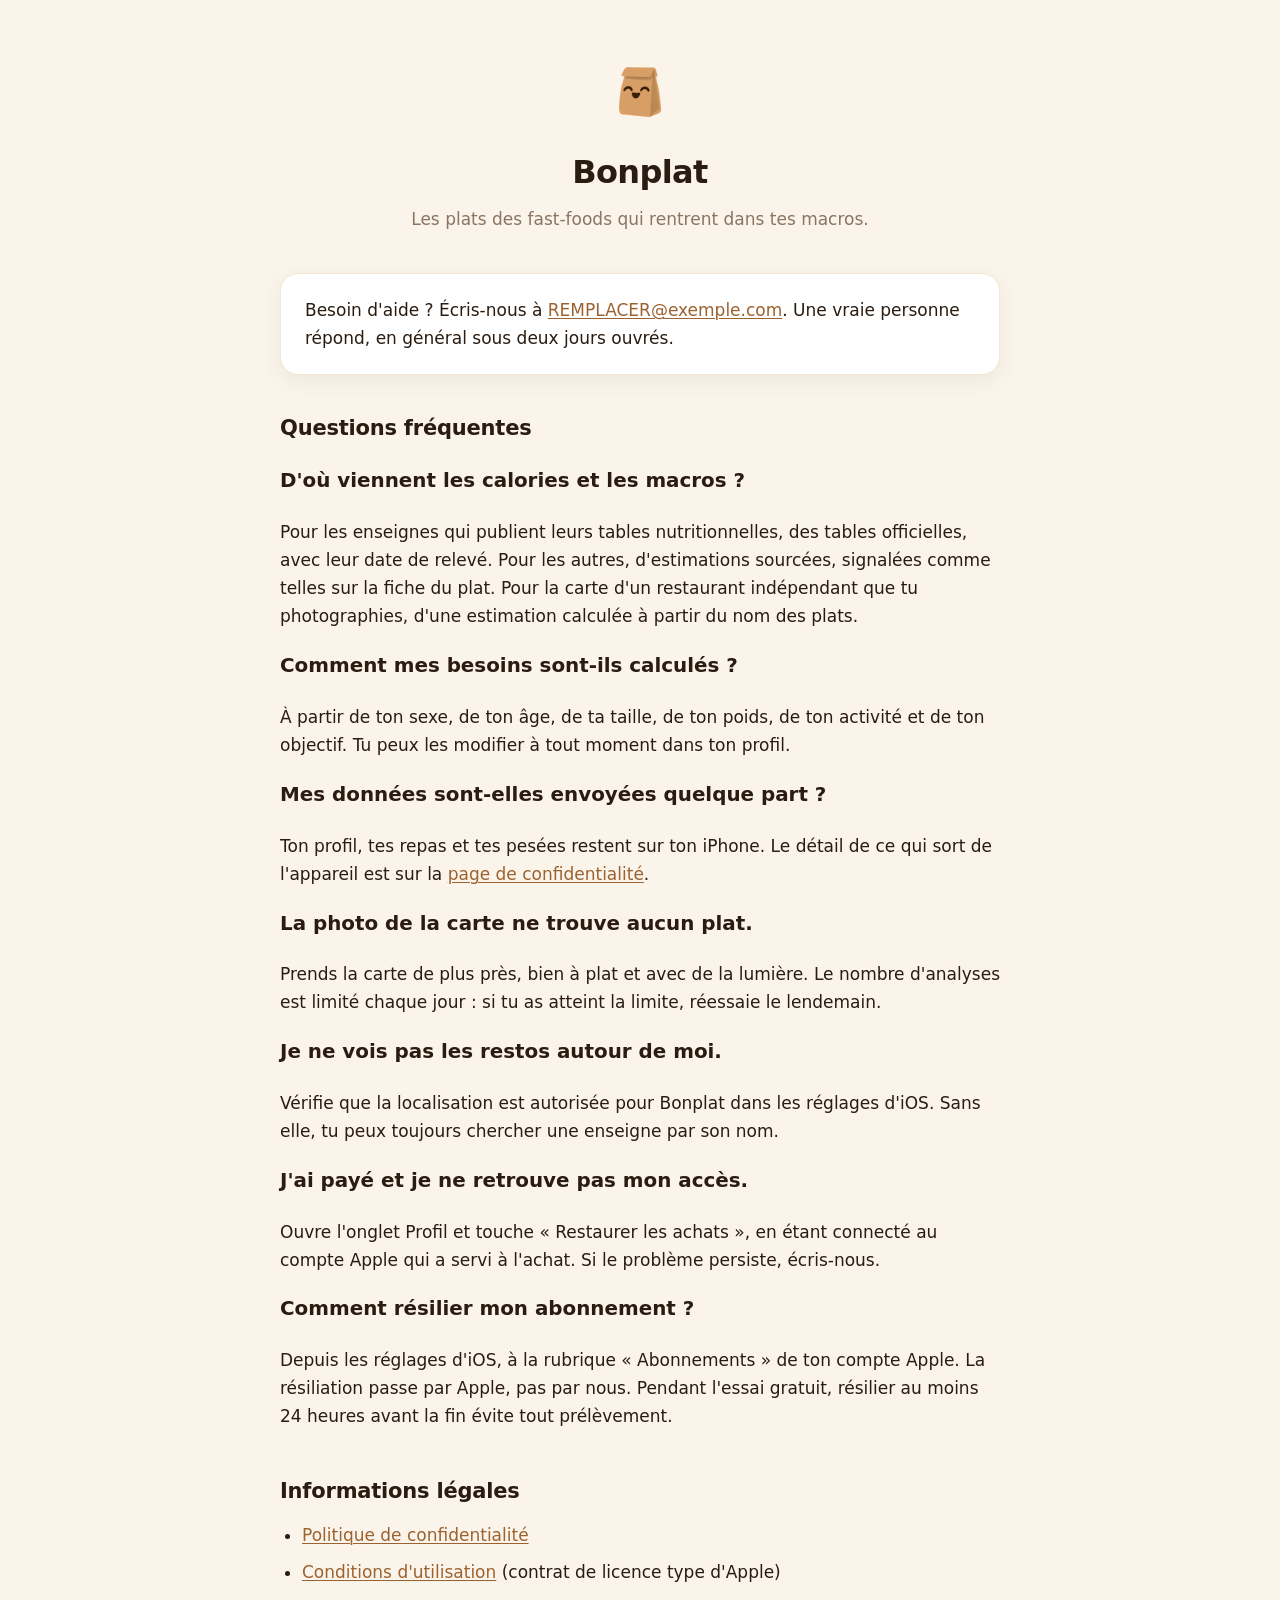
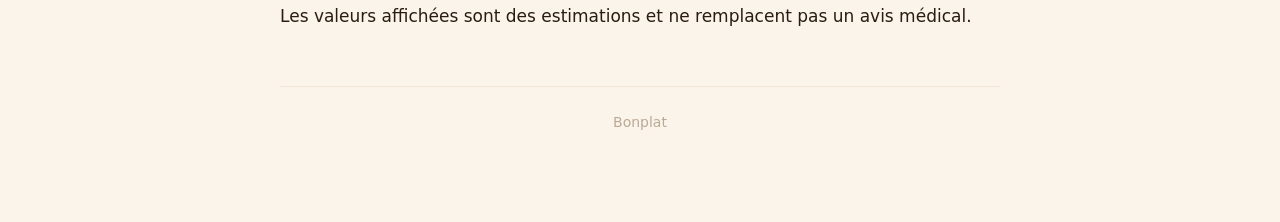
==== index.html @ 2870eb88 "Pages légales et support de Bonplat" ====
<!doctype html>
<html lang="fr">
<head>
<meta charset="utf-8">
<meta name="viewport" content="width=device-width, initial-scale=1">
<title>Bonplat · Aide et support</title>
<meta name="description" content="Aide et support de Bonplat, l'application qui trouve les plats des fast-foods qui rentrent dans tes macros.">
<link rel="stylesheet" href="style.css">
</head>
<body>
<div class="wrap">

<header>
  <img class="icone" src="icone.png" alt="">
  <h1>Bonplat</h1>
  <p>Les plats des fast-foods qui rentrent dans tes macros.</p>
</header>

<div class="lede">
  <p>Besoin d'aide ? Écris-nous à
  <a href="mailto:REMPLACER@exemple.com">REMPLACER@exemple.com</a>.
  Une vraie personne répond, en général sous deux jours ouvrés.</p>
</div>

<h2>Questions fréquentes</h2>

<h3>D'où viennent les calories et les macros ?</h3>
<p>Pour les enseignes qui publient leurs tables nutritionnelles, des tables
officielles, avec leur date de relevé. Pour les autres, d'estimations sourcées,
signalées comme telles sur la fiche du plat. Pour la carte d'un restaurant
indépendant que tu photographies, d'une estimation calculée à partir du nom des
plats.</p>

<h3>Comment mes besoins sont-ils calculés ?</h3>
<p>À partir de ton sexe, de ton âge, de ta taille, de ton poids, de ton activité et
de ton objectif. Tu peux les modifier à tout moment dans ton profil.</p>

<h3>Mes données sont-elles envoyées quelque part ?</h3>
<p>Ton profil, tes repas et tes pesées restent sur ton iPhone. Le détail de ce qui
sort de l'appareil est sur la <a href="confidentialite.html">page de
confidentialité</a>.</p>

<h3>La photo de la carte ne trouve aucun plat.</h3>
<p>Prends la carte de plus près, bien à plat et avec de la lumière. Le nombre
d'analyses est limité chaque jour : si tu as atteint la limite, réessaie le
lendemain.</p>

<h3>Je ne vois pas les restos autour de moi.</h3>
<p>Vérifie que la localisation est autorisée pour Bonplat dans les réglages d'iOS.
Sans elle, tu peux toujours chercher une enseigne par son nom.</p>

<h3>J'ai payé et je ne retrouve pas mon accès.</h3>
<p>Ouvre l'onglet Profil et touche « Restaurer les achats », en étant connecté au
compte Apple qui a servi à l'achat. Si le problème persiste, écris-nous.</p>

<h3>Comment résilier mon abonnement ?</h3>
<p>Depuis les réglages d'iOS, à la rubrique « Abonnements » de ton compte Apple. La
résiliation passe par Apple, pas par nous. Pendant l'essai gratuit, résilier au moins
24 heures avant la fin évite tout prélèvement.</p>

<h2>Informations légales</h2>
<ul>
  <li><a href="confidentialite.html">Politique de confidentialité</a></li>
  <li><a href="https://www.apple.com/legal/internet-services/itunes/dev/stdeula/">Conditions d'utilisation</a>
  (contrat de licence type d'Apple)</li>
</ul>
<p>Les valeurs affichées sont des estimations et ne remplacent pas un avis
médical.</p>

<footer>
  <p>Bonplat</p>
</footer>

</div>
</body>
</html>
---- style.css ----
/* Palette reprise de LutraShared/Theme/Theme.swift, pour que la page et l'app
   se ressemblent. Clair par défaut, sombre selon le réglage du visiteur. */

:root {
  --bg: #FBF4EA;
  --card: #FFFFFF;
  --ink: #2A1C10;
  --ink-soft: #8A7462;
  --ink-faint: #BCA995;
  --blue: #9C6230;
  --blue-soft: #F3E6D6;
  --separator: #F1E6D6;
  --shadow: rgba(42, 28, 16, 0.06);
}

@media (prefers-color-scheme: dark) {
  :root {
    --bg: #14100B;
    --card: #201911;
    --ink: #F7F1E8;
    --ink-soft: #AC9C8B;
    --ink-faint: #7C6D5F;
    --blue: #D69E65;
    --blue-soft: #2A2016;
    --separator: #2F2619;
    --shadow: rgba(0, 0, 0, 0.35);
  }
}

* { box-sizing: border-box; }

body {
  margin: 0;
  padding: 0 20px 72px;
  background: var(--bg);
  color: var(--ink);
  font-family: ui-rounded, "SF Pro Rounded", -apple-system, BlinkMacSystemFont,
               "Segoe UI", system-ui, sans-serif;
  font-size: 17px;
  line-height: 1.65;
  -webkit-text-size-adjust: 100%;
}

.wrap { max-width: 720px; margin: 0 auto; }

header {
  text-align: center;
  padding: 56px 0 8px;
}

header .icone { width: 72px; height: 72px; border-radius: 16px; display: block; margin: 0 auto; }

header h1 {
  font-size: 2rem;
  font-weight: 800;
  letter-spacing: -0.02em;
  margin: 18px 0 6px;
}

header p {
  color: var(--ink-soft);
  margin: 0;
  font-size: 1.0625rem;
}

.updated {
  display: inline-block;
  margin-top: 18px;
  padding: 5px 14px;
  border-radius: 999px;
  background: var(--blue-soft);
  color: var(--blue);
  font-size: 0.8125rem;
  font-weight: 600;
}

/* Sélecteur de langue, en haut à droite. Placé avant tout le reste : un
   relecteur anglophone ne doit pas avoir à deviner qu'une version existe. */
.langswitch {
  position: absolute;
  top: 18px;
  right: 20px;
  font-size: 0.8125rem;
  font-weight: 600;
}

.langswitch a {
  display: inline-block;
  padding: 6px 13px;
  border-radius: 999px;
  border: 1px solid var(--separator);
  background: var(--card);
  color: var(--ink-soft);
  text-decoration: none;
}

.langswitch a:hover { color: var(--blue); border-color: var(--blue); }

@media (max-width: 520px) {
  .langswitch { top: 12px; right: 14px; }
}

h2 {
  font-size: 1.3125rem;
  font-weight: 700;
  letter-spacing: -0.01em;
  margin: 44px 0 12px;
}

h2:first-of-type { margin-top: 36px; }

p { margin: 0 0 16px; }

ul { margin: 0 0 16px; padding-left: 22px; }
li { margin-bottom: 9px; }

strong { font-weight: 700; }

a { color: var(--blue); text-decoration-thickness: 1px; text-underline-offset: 2px; }

/* L'encadré d'ouverture : la réponse courte, avant les détails. */
.lede {
  background: var(--card);
  border: 1px solid var(--separator);
  border-radius: 18px;
  padding: 22px 24px;
  margin: 32px 0 8px;
  box-shadow: 0 6px 22px var(--shadow);
}

.lede p:last-child { margin-bottom: 0; }

.contact {
  background: var(--card);
  border: 1px solid var(--separator);
  border-radius: 18px;
  padding: 22px 24px;
  margin-top: 20px;
  box-shadow: 0 6px 22px var(--shadow);
}

footer {
  margin-top: 56px;
  padding-top: 24px;
  border-top: 1px solid var(--separator);
  color: var(--ink-faint);
  font-size: 0.875rem;
  text-align: center;
}

footer a { color: var(--ink-soft); }

@media (max-width: 520px) {
  body { font-size: 16px; padding-bottom: 56px; }
  header { padding-top: 40px; }
  header h1 { font-size: 1.625rem; }
  .lede, .contact { padding: 20px; border-radius: 16px; }
}
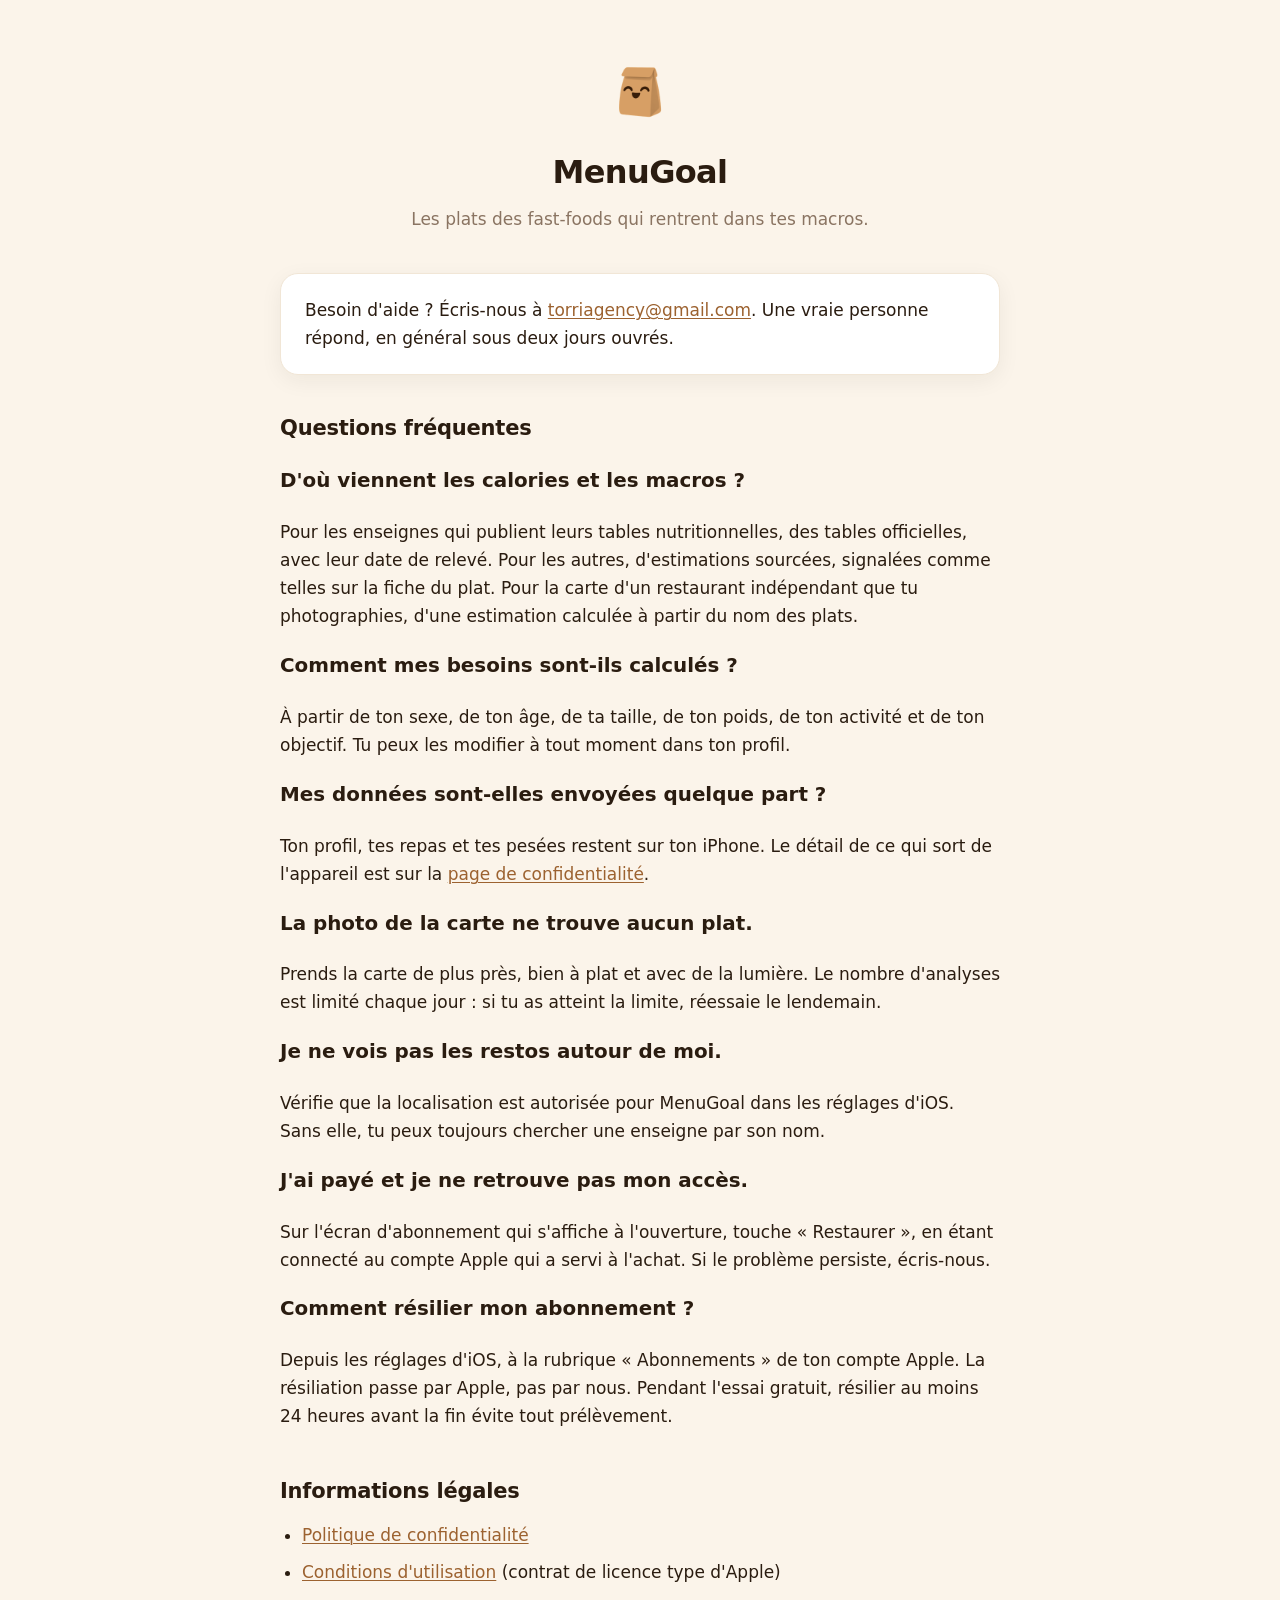
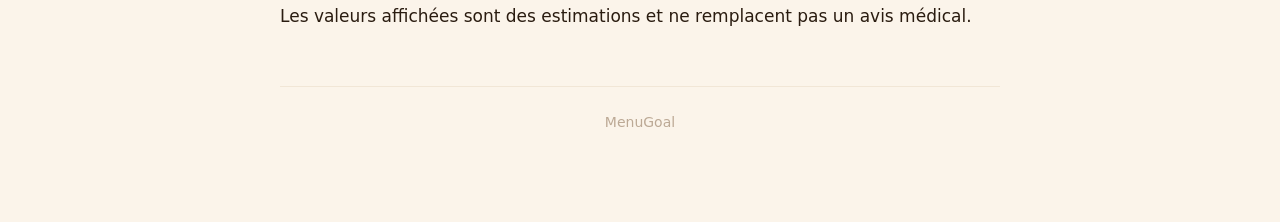
==== commit 98e1f1ea: "commit" ====
--- a/index.html
+++ b/index.html
@@ -3,8 +3,8 @@
 <head>
 <meta charset="utf-8">
 <meta name="viewport" content="width=device-width, initial-scale=1">
-<title>Bonplat · Aide et support</title>
-<meta name="description" content="Aide et support de Bonplat, l'application qui trouve les plats des fast-foods qui rentrent dans tes macros.">
+<title>MenuGoal · Aide et support</title>
+<meta name="description" content="Aide et support de MenuGoal, l'application qui trouve les plats des fast-foods qui rentrent dans tes macros.">
 <link rel="stylesheet" href="style.css">
 </head>
 <body>
@@ -12,13 +12,13 @@
 
 <header>
   <img class="icone" src="icone.png" alt="">
-  <h1>Bonplat</h1>
+  <h1>MenuGoal</h1>
   <p>Les plats des fast-foods qui rentrent dans tes macros.</p>
 </header>
 
 <div class="lede">
   <p>Besoin d'aide ? Écris-nous à
-  <a href="mailto:REMPLACER@exemple.com">REMPLACER@exemple.com</a>.
+  <a href="mailto:torriagency@gmail.com">torriagency@gmail.com</a>.
   Une vraie personne répond, en général sous deux jours ouvrés.</p>
 </div>
 
@@ -46,12 +46,13 @@
 lendemain.</p>
 
 <h3>Je ne vois pas les restos autour de moi.</h3>
-<p>Vérifie que la localisation est autorisée pour Bonplat dans les réglages d'iOS.
+<p>Vérifie que la localisation est autorisée pour MenuGoal dans les réglages d'iOS.
 Sans elle, tu peux toujours chercher une enseigne par son nom.</p>
 
 <h3>J'ai payé et je ne retrouve pas mon accès.</h3>
-<p>Ouvre l'onglet Profil et touche « Restaurer les achats », en étant connecté au
-compte Apple qui a servi à l'achat. Si le problème persiste, écris-nous.</p>
+<p>Sur l'écran d'abonnement qui s'affiche à l'ouverture, touche « Restaurer », en
+étant connecté au compte Apple qui a servi à l'achat. Si le problème persiste,
+écris-nous.</p>
 
 <h3>Comment résilier mon abonnement ?</h3>
 <p>Depuis les réglages d'iOS, à la rubrique « Abonnements » de ton compte Apple. La
@@ -68,7 +69,7 @@
 médical.</p>
 
 <footer>
-  <p>Bonplat</p>
+  <p>MenuGoal</p>
 </footer>
 
 </div>
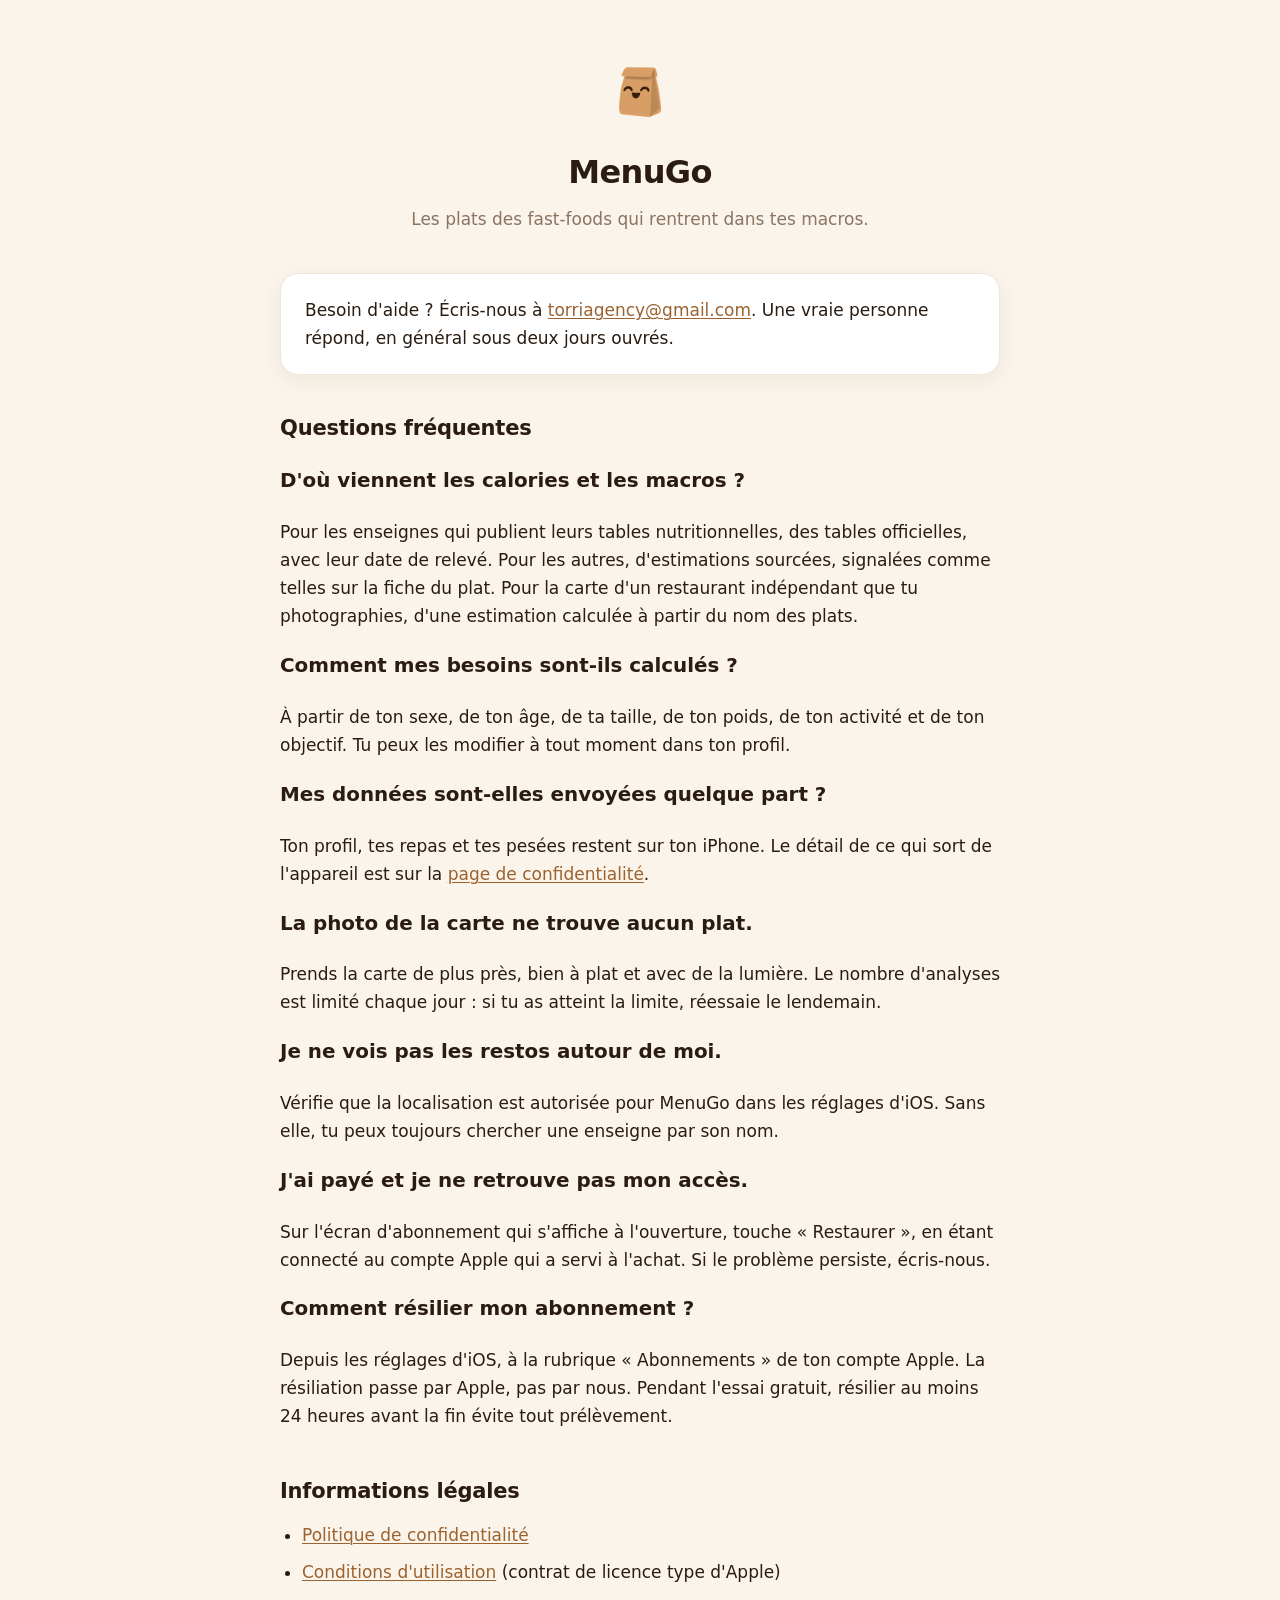
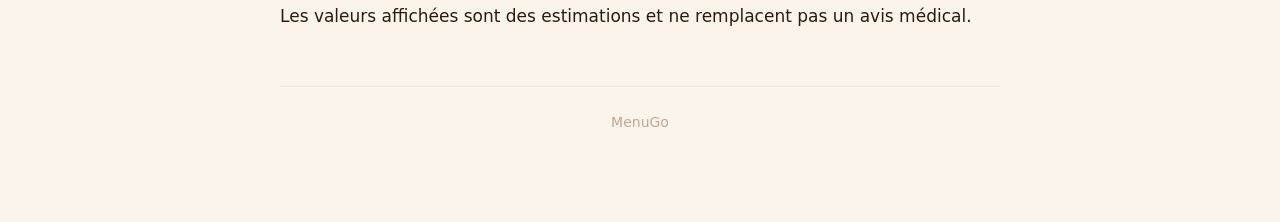
==== commit 03d5be33: "Pages légales : MenuGoal devient MenuGo Co-Authored-By: Claude Opus 5.5 <noreply@anthropic.com>" ====
--- a/index.html
+++ b/index.html
@@ -3,8 +3,8 @@
 <head>
 <meta charset="utf-8">
 <meta name="viewport" content="width=device-width, initial-scale=1">
-<title>MenuGoal · Aide et support</title>
-<meta name="description" content="Aide et support de MenuGoal, l'application qui trouve les plats des fast-foods qui rentrent dans tes macros.">
+<title>MenuGo · Aide et support</title>
+<meta name="description" content="Aide et support de MenuGo, l'application qui trouve les plats des fast-foods qui rentrent dans tes macros.">
 <link rel="stylesheet" href="style.css">
 </head>
 <body>
@@ -12,7 +12,7 @@
 
 <header>
   <img class="icone" src="icone.png" alt="">
-  <h1>MenuGoal</h1>
+  <h1>MenuGo</h1>
   <p>Les plats des fast-foods qui rentrent dans tes macros.</p>
 </header>
 
@@ -46,7 +46,7 @@
 lendemain.</p>
 
 <h3>Je ne vois pas les restos autour de moi.</h3>
-<p>Vérifie que la localisation est autorisée pour MenuGoal dans les réglages d'iOS.
+<p>Vérifie que la localisation est autorisée pour MenuGo dans les réglages d'iOS.
 Sans elle, tu peux toujours chercher une enseigne par son nom.</p>
 
 <h3>J'ai payé et je ne retrouve pas mon accès.</h3>
@@ -69,7 +69,7 @@
 médical.</p>
 
 <footer>
-  <p>MenuGoal</p>
+  <p>MenuGo</p>
 </footer>
 
 </div>
